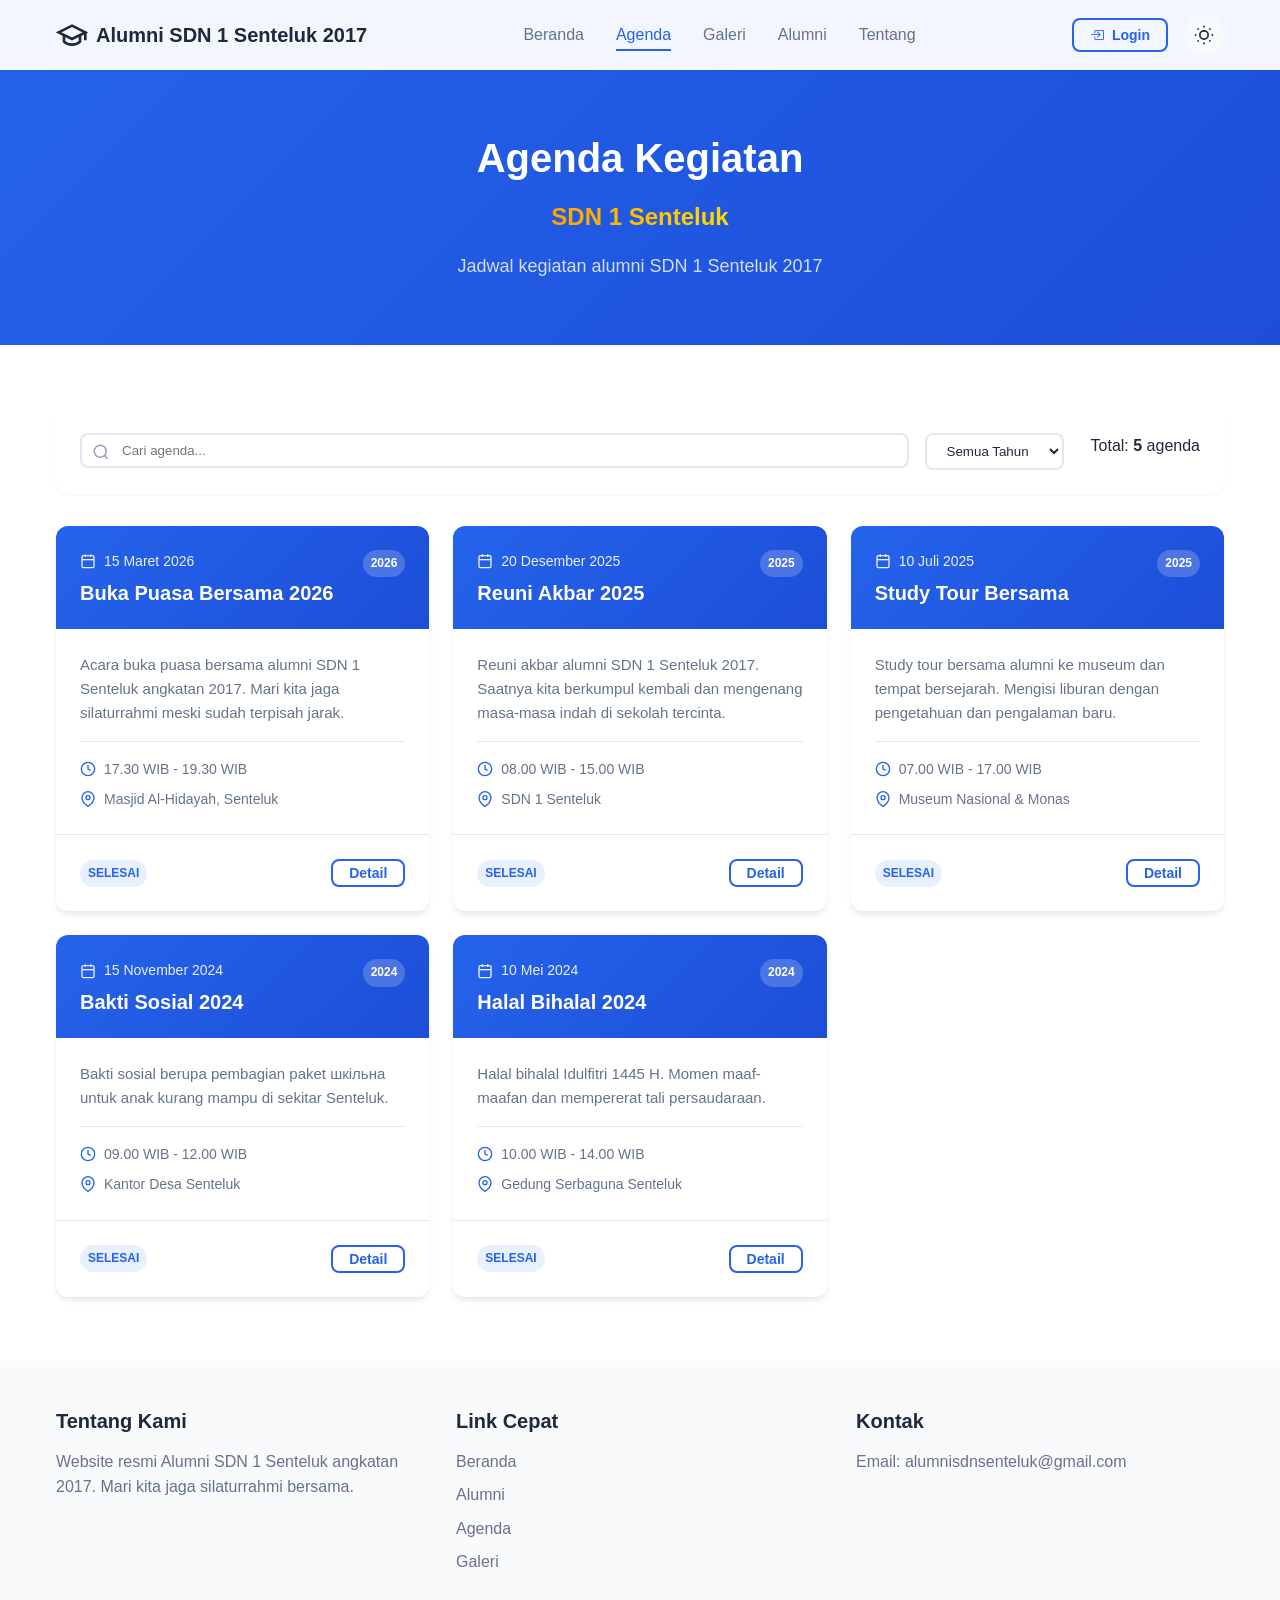
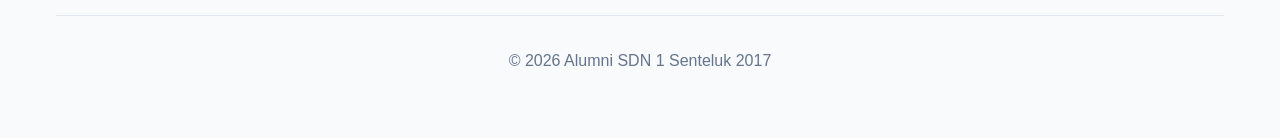
==== agenda.html @ 7ad6c9f4 "Add files via upload" ====
<!DOCTYPE html>
<html lang="id" data-theme="light">
<head>
  <meta charset="UTF-8">
  <meta name="viewport" content="width=device-width, initial-scale=1.0">
  <title>Agenda - Alumni SDN 1 Senteluk 2017</title>
  
  <link rel="icon" type="image/png" href="assets/img/logo/logo.png">
  
  <!-- Bootstrap Icons -->
  <link rel="stylesheet" href="https://cdn.jsdelivr.net/npm/bootstrap-icons@1.11.3/font/bootstrap-icons.min.css">
  
  <link rel="stylesheet" href="assets/css/style.css">
  <link rel="stylesheet" href="assets/css/navbar.css">
  <link rel="stylesheet" href="assets/css/cards.css">
</head>
<body>
  <!-- Navbar -->
  <nav class="navbar">
    <div class="navbar-container">
      <a href="index.html" class="navbar-logo">
        <svg width="32" height="32" viewBox="0 0 24 24" fill="none" stroke="currentColor" stroke-width="2">
          <path d="M22 10v6M2 10l10-5 10 5-10 5z"></path>
          <path d="M6 12v5c3 3 9 3 12 0v-5"></path>
        </svg>
        <span>Alumni SDN 1 Senteluk 2017</span>
      </a>
      
      <ul class="navbar-menu">
        <li><a href="index.html" class="navbar-link">Beranda</a></li>
        <li><a href="agenda.html" class="navbar-link active">Agenda</a></li>
        <li><a href="galeri.html" class="navbar-link">Galeri</a></li>
        <li><a href="alumni.html" class="navbar-link">Alumni</a></li>
        <li><a href="index.html#tentang" class="navbar-link">Tentang</a></li>
      </ul>
      
      <div class="navbar-actions">
        <a href="admin/login.html" class="btn btn-outline btn-sm" title="Login Admin">
          <i class="bi bi-box-arrow-in-right"></i>
          <span>Login</span>
        </a>
        <button class="theme-toggle" title="Toggle Dark Mode">
          <svg viewBox="0 0 24 24" fill="none" stroke="currentColor" stroke-width="2">
            <circle cx="12" cy="12" r="5"></circle>
            <line x1="12" y1="1" x2="12" y2="3"></line>
            <line x1="12" y1="21" x2="12" y2="23"></line>
            <line x1="4.22" y1="4.22" x2="5.64" y2="5.64"></line>
            <line x1="18.36" y1="18.36" x2="19.78" y2="19.78"></line>
            <line x1="1" y1="12" x2="3" y2="12"></line>
            <line x1="21" y1="12" x2="23" y2="12"></line>
            <line x1="4.22" y1="19.78" x2="5.64" y2="18.36"></line>
            <line x1="18.36" y1="5.64" x2="19.78" y2="4.22"></line>
          </svg>
        </button>
        
        <button class="navbar-toggle">
          <span></span>
          <span></span>
          <span></span>
        </button>
      </div>
    </div>
  </nav>

  <!-- Page Header -->
  <header class="page-header">
    <div class="container">
      <h1>Agenda Kegiatan</h1>
      <p class="rainbow-text" style="font-size: 1.5rem; margin-top: 1rem;">SDN 1 Senteluk</p>
      <p>Jadwal kegiatan alumni SDN 1 Senteluk 2017</p>
    </div>
  </header>

  <!-- Agenda Content -->
  <section class="section">
    <div class="container">
      <!-- Filter & Search -->
      <div class="filter-bar">
        <div class="search-box">
          <svg viewBox="0 0 24 24" fill="none" stroke="currentColor" stroke-width="2">
            <circle cx="11" cy="11" r="8"></circle>
            <path d="m21 21-4.35-4.35"></path>
          </svg>
          <input type="text" id="agenda-search" placeholder="Cari agenda...">
        </div>
        <div class="filter-select">
          <select id="agenda-year-filter">
            <option value="all">Semua Tahun</option>
          </select>
        </div>
        <div class="filter-info">
          <span>Total: <strong id="agenda-count">0</strong> agenda</span>
        </div>
      </div>

      <!-- Agenda Grid -->
      <div class="agenda-grid" id="agenda-grid">
        <!-- Agenda cards will be loaded here -->
      </div>
    </div>
  </section>

  <!-- Agenda Detail Modal -->
  <div class="modal" id="agenda-detail-modal">
    <div class="modal-content">
      <div class="modal-header">
        <h3>Detail Agenda</h3>
        <button class="modal-close">&times;</button>
      </div>
      <div class="modal-body">
        <!-- Content will be loaded here -->
      </div>
    </div>
  </div>

  <!-- Footer -->
  <footer class="footer">
    <div class="container">
      <div class="footer-content">
        <div class="footer-section">
          <h4>Tentang Kami</h4>
          <p>Website resmi Alumni SDN 1 Senteluk angkatan 2017. Mari kita jaga silaturrahmi bersama.</p>
        </div>
        <div class="footer-section">
          <h4>Link Cepat</h4>
          <a href="index.html">Beranda</a>
          <a href="alumni.html">Alumni</a>
          <a href="agenda.html">Agenda</a>
          <a href="galeri.html">Galeri</a>
        </div>
        <div class="footer-section">
          <h4>Kontak</h4>
          <p>Email: <span id="footer-email">alumnisdnsenteluk@gmail.com</span></p>
        </div>
      </div>
      <div class="footer-bottom">
        <p>&copy; 2026 Alumni SDN 1 Senteluk 2017</p>
      </div>
    </div>
  </footer>

  <!-- Scripts -->
  <script src="assets/js/main.js"></script>
  <script src="assets/js/agenda.js"></script>
</body>
</html>
---- assets/css/style.css ----
/* ========================================
   Alumni SDN 1 Senteluk 2017 - Main Styles
   ======================================== */

/* CSS Variables - Light Mode (Default) */
:root {
  /* Colors */
  --primary-color: #2563eb;
  --primary-dark: #1d4ed8;
  --primary-light: #3b82f6;
  --secondary-color: #10b981;
  --accent-color: #f59e0b;
  
  /* Background */
  --bg-primary: #ffffff;
  --bg-secondary: #f8fafc;
  --bg-card: #ffffff;
  --bg-navbar: rgba(255, 255, 255, 0.95);
  
  /* Text */
  --text-primary: #1e293b;
  --text-secondary: #64748b;
  --text-light: #94a3b8;
  --text-inverse: #ffffff;
  
  /* Border */
  --border-color: #e2e8f0;
  --border-light: #f1f5f9;
  
  /* Shadows */
  --shadow-sm: 0 1px 2px rgba(0, 0, 0, 0.05);
  --shadow-md: 0 4px 6px -1px rgba(0, 0, 0, 0.1);
  --shadow-lg: 0 10px 15px -3px rgba(0, 0, 0, 0.1);
  --shadow-xl: 0 20px 25px -5px rgba(0, 0, 0, 0.1);
  
  /* Spacing */
  --spacing-xs: 0.25rem;
  --spacing-sm: 0.5rem;
  --spacing-md: 1rem;
  --spacing-lg: 1.5rem;
  --spacing-xl: 2rem;
  --spacing-2xl: 3rem;
  --spacing-3xl: 4rem;
  
  /* Border Radius */
  --radius-sm: 0.375rem;
  --radius-md: 0.5rem;
  --radius-lg: 0.75rem;
  --radius-xl: 1rem;
  --radius-2xl: 1.5rem;
  --radius-full: 9999px;
  
  /* Transitions */
  --transition-fast: 150ms ease;
  --transition-normal: 250ms ease;
  --transition-slow: 350ms ease;
  
  /* Container */
  --container-max: 1200px;
  --container-padding: 1rem;
  
  /* Navbar */
  --navbar-height: 70px;
}

/* Dark Mode */
[data-theme="dark"] {
  --bg-primary: #0f172a;
  --bg-secondary: #1e293b;
  --bg-card: #1e293b;
  --bg-navbar: rgba(15, 23, 42, 0.95);
  
  --text-primary: #f1f5f9;
  --text-secondary: #94a3b8;
  --text-light: #64748b;
  
  --border-color: #334155;
  --border-light: #1e293b;
  
  --shadow-sm: 0 1px 2px rgba(0, 0, 0, 0.3);
  --shadow-md: 0 4px 6px -1px rgba(0, 0, 0, 0.4);
  --shadow-lg: 0 10px 15px -3px rgba(0, 0, 0, 0.4);
  --shadow-xl: 0 20px 25px -5px rgba(0, 0, 0, 0.4);
}

/* ========================================
   Reset & Base Styles
   ======================================== */
*, *::before, *::after {
  box-sizing: border-box;
  margin: 0;
  padding: 0;
}

html {
  scroll-behavior: smooth;
  font-size: 16px;
}

body {
  font-family: 'Segoe UI', -apple-system, BlinkMacSystemFont, 'Roboto', 'Oxygen', 'Ubuntu', sans-serif;
  line-height: 1.6;
  color: var(--text-primary);
  background-color: var(--bg-primary);
  transition: background-color var(--transition-normal), color var(--transition-normal);
  min-height: 100vh;
}

/* ========================================
   Typography
   ======================================== */
h1, h2, h3, h4, h5, h6 {
  font-weight: 700;
  line-height: 1.2;
  color: var(--text-primary);
  margin-bottom: var(--spacing-md);
}

h1 { font-size: 2.5rem; }
h2 { font-size: 2rem; }
h3 { font-size: 1.5rem; }
h4 { font-size: 1.25rem; }
h5 { font-size: 1.125rem; }
h6 { font-size: 1rem; }

p {
  margin-bottom: var(--spacing-md);
  color: var(--text-secondary);
}

a {
  color: var(--primary-color);
  text-decoration: none;
  transition: color var(--transition-fast);
}

a:hover {
  color: var(--primary-dark);
}

.text-center { text-align: center; }
.text-left { text-align: left; }
.text-right { text-align: right; }

/* ========================================
   Layout
   ======================================== */
.container {
  max-width: var(--container-max);
  margin: 0 auto;
  padding: 0 var(--container-padding);
}

.section {
  padding: var(--spacing-3xl) 0;
}

.section-title {
  text-align: center;
  margin-bottom: var(--spacing-2xl);
  position: relative;
}

.section-title::after {
  content: '';
  display: block;
  width: 60px;
  height: 4px;
  background: var(--primary-color);
  margin: var(--spacing-md) auto 0;
  border-radius: var(--radius-full);
}

/* Grid System */
.grid {
  display: grid;
  gap: var(--spacing-lg);
}

.grid-2 { grid-template-columns: repeat(2, 1fr); }
.grid-3 { grid-template-columns: repeat(3, 1fr); }
.grid-4 { grid-template-columns: repeat(4, 1fr); }

@media (max-width: 1024px) {
  .grid-4 { grid-template-columns: repeat(3, 1fr); }
}

@media (max-width: 768px) {
  .grid-2, .grid-3, .grid-4 { grid-template-columns: repeat(2, 1fr); }
  h1 { font-size: 2rem; }
  h2 { font-size: 1.75rem; }
}

@media (max-width: 480px) {
  .grid-2, .grid-3, .grid-4 { grid-template-columns: 1fr; }
  h1 { font-size: 1.75rem; }
  h2 { font-size: 1.5rem; }
  .section { padding: var(--spacing-2xl) 0; }
}

/* Flexbox Utilities */
.flex { display: flex; }
.flex-col { flex-direction: column; }
.items-center { align-items: center; }
.justify-center { justify-content: center; }
.justify-between { justify-content: space-between; }
.gap-sm { gap: var(--spacing-sm); }
.gap-md { gap: var(--spacing-md); }
.gap-lg { gap: var(--spacing-lg); }
.flex-wrap { flex-wrap: wrap; }

/* ========================================
   Buttons
   ======================================== */
.btn {
  display: inline-flex;
  align-items: center;
  justify-content: center;
  gap: var(--spacing-sm);
  padding: var(--spacing-sm) var(--spacing-lg);
  font-size: 1rem;
  font-weight: 600;
  border: none;
  border-radius: var(--radius-md);
  cursor: pointer;
  transition: all var(--transition-fast);
  text-decoration: none;
}

.btn-primary {
  background: var(--primary-color);
  color: var(--text-inverse);
}

.btn-primary:hover {
  background: var(--primary-dark);
  color: var(--text-inverse);
  transform: translateY(-2px);
  box-shadow: var(--shadow-md);
}

.btn-secondary {
  background: var(--secondary-color);
  color: var(--text-inverse);
}

.btn-secondary:hover {
  background: #059669;
  transform: translateY(-2px);
}

.btn-outline {
  background: transparent;
  border: 2px solid var(--primary-color);
  color: var(--primary-color);
}

.btn-outline:hover {
  background: var(--primary-color);
  color: var(--text-inverse);
}

.btn-sm {
  padding: var(--spacing-xs) var(--spacing-md);
  font-size: 0.875rem;
}

.btn-lg {
  padding: var(--spacing-md) var(--spacing-xl);
  font-size: 1.125rem;
}

/* ========================================
   Forms
   ======================================== */
.form-group {
  margin-bottom: var(--spacing-lg);
}

.form-label {
  display: block;
  margin-bottom: var(--spacing-sm);
  font-weight: 600;
  color: var(--text-primary);
}

.form-input,
.form-select,
.form-textarea {
  width: 100%;
  padding: var(--spacing-sm) var(--spacing-md);
  font-size: 1rem;
  border: 2px solid var(--border-color);
  border-radius: var(--radius-md);
  background: var(--bg-primary);
  color: var(--text-primary);
  transition: border-color var(--transition-fast), box-shadow var(--transition-fast);
}

.form-input:focus,
.form-select:focus,
.form-textarea:focus {
  outline: none;
  border-color: var(--primary-color);
  box-shadow: 0 0 0 3px rgba(37, 99, 235, 0.1);
}

.form-textarea {
  min-height: 120px;
  resize: vertical;
}

/* ========================================
   Cards
   ======================================== */
.card {
  background: var(--bg-card);
  border-radius: var(--radius-lg);
  box-shadow: var(--shadow-md);
  overflow: hidden;
  transition: transform var(--transition-normal), box-shadow var(--transition-normal);
}

.card:hover {
  transform: translateY(-5px);
  box-shadow: var(--shadow-xl);
}

.card-body {
  padding: var(--spacing-lg);
}

.card-title {
  margin-bottom: var(--spacing-sm);
}

.card-text {
  color: var(--text-secondary);
  margin-bottom: 0;
}

/* ========================================
   Badges
   ======================================== */
.badge {
  display: inline-flex;
  align-items: center;
  padding: var(--spacing-xs) var(--spacing-sm);
  font-size: 0.75rem;
  font-weight: 600;
  border-radius: var(--radius-full);
  text-transform: uppercase;
}

.badge-primary {
  background: rgba(37, 99, 235, 0.1);
  color: var(--primary-color);
}

.badge-success {
  background: rgba(16, 185, 129, 0.1);
  color: var(--secondary-color);
}

.badge-warning {
  background: rgba(245, 158, 11, 0.1);
  color: var(--accent-color);
}

/* ========================================
   Utilities
   ======================================== */
.mt-1 { margin-top: var(--spacing-sm); }
.mt-2 { margin-top: var(--spacing-md); }
.mt-3 { margin-top: var(--spacing-lg); }
.mt-4 { margin-top: var(--spacing-xl); }

.mb-1 { margin-bottom: var(--spacing-sm); }
.mb-2 { margin-bottom: var(--spacing-md); }
.mb-3 { margin-bottom: var(--spacing-lg); }
.mb-4 { margin-bottom: var(--spacing-xl); }

.py-1 { padding-top: var(--spacing-sm); padding-bottom: var(--spacing-sm); }
.py-2 { padding-top: var(--spacing-md); padding-bottom: var(--spacing-md); }
.py-3 { padding-top: var(--spacing-lg); padding-bottom: var(--spacing-lg); }

.hidden { display: none; }
.visible { display: block; }

/* Loading Spinner */
.spinner {
  width: 40px;
  height: 40px;
  border: 4px solid var(--border-color);
  border-top-color: var(--primary-color);
  border-radius: 50%;
  animation: spin 1s linear infinite;
}

@keyframes spin {
  to { transform: rotate(360deg); }
}

/* Toast Notification */
.toast {
  position: fixed;
  bottom: 20px;
  right: 20px;
  padding: var(--spacing-md) var(--spacing-lg);
  background: var(--bg-card);
  border-radius: var(--radius-md);
  box-shadow: var(--shadow-lg);
  z-index: 1000;
  transform: translateX(calc(100% + 20px));
  transition: transform var(--transition-normal);
}

.toast.show {
  transform: translateX(0);
}

.toast.success {
  border-left: 4px solid var(--secondary-color);
}

.toast.error {
  border-left: 4px solid #ef4444;
}

/* Empty State */
.empty-state {
  text-align: center;
  padding: var(--spacing-3xl);
  color: var(--text-light);
}

.empty-state svg {
  width: 80px;
  height: 80px;
  margin-bottom: var(--spacing-lg);
  opacity: 0.5;
}

/* Modal */
.modal {
  display: none;
  position: fixed;
  top: 0;
  left: 0;
  width: 100%;
  height: 100%;
  background: rgba(0, 0, 0, 0.5);
  z-index: 1000;
  align-items: center;
  justify-content: center;
}

.modal.show {
  display: flex;
}

.modal-content {
  background: var(--bg-card);
  border-radius: var(--radius-lg);
  max-width: 500px;
  width: 90%;
  max-height: 90vh;
  overflow-y: auto;
  animation: modalSlideIn 0.3s ease;
}

@keyframes modalSlideIn {
  from {
    opacity: 0;
    transform: translateY(-20px);
  }
  to {
    opacity: 1;
    transform: translateY(0);
  }
}

.modal-header {
  padding: var(--spacing-lg);
  border-bottom: 1px solid var(--border-color);
  display: flex;
  justify-content: space-between;
  align-items: center;
}

.modal-body {
  padding: var(--spacing-lg);
}

.modal-footer {
  padding: var(--spacing-lg);
  border-top: 1px solid var(--border-color);
  display: flex;
  justify-content: flex-end;
  gap: var(--spacing-md);
}

/* ========================================
   Footer
   ======================================== */
.footer {
  background: var(--bg-secondary);
  padding: var(--spacing-2xl) 0;
  margin-top: auto;
}

.footer-content {
  display: grid;
  grid-template-columns: repeat(auto-fit, minmax(250px, 1fr));
  gap: var(--spacing-xl);
}

.footer-section h4 {
  margin-bottom: var(--spacing-md);
}

.footer-section p,
.footer-section a {
  color: var(--text-secondary);
  margin-bottom: var(--spacing-sm);
  display: block;
}

.footer-section a:hover {
  color: var(--primary-color);
}

.footer-bottom {
  text-align: center;
  padding-top: var(--spacing-xl);
  margin-top: var(--spacing-xl);
  border-top: 1px solid var(--border-color);
  color: var(--text-light);
}

/* ========================================
   Page Header
   ======================================== */
.page-header {
  background: linear-gradient(135deg, var(--primary-color), var(--primary-dark));
  padding: calc(var(--navbar-height) + var(--spacing-3xl)) 0 var(--spacing-2xl);
  color: var(--text-inverse);
  text-align: center;
}

.page-header h1 {
  color: var(--text-inverse);
  margin-bottom: var(--spacing-sm);
}

.page-header p {
  color: rgba(255, 255, 255, 0.8);
  font-size: 1.125rem;
}

/* ========================================
   Animations
   ======================================== */
.fade-in {
  animation: fadeIn 0.5s ease;
}

@keyframes fadeIn {
  from { opacity: 0; }
  to { opacity: 1; }
}

.slide-up {
  animation: slideUp 0.5s ease;
}

@keyframes slideUp {
  from {
    opacity: 0;
    transform: translateY(20px);
  }
  to {
    opacity: 1;
    transform: translateY(0);
  }
}

/* Stagger Animation */
.stagger-1 { animation-delay: 0.1s; }
.stagger-2 { animation-delay: 0.2s; }
.stagger-3 { animation-delay: 0.3s; }
.stagger-4 { animation-delay: 0.4s; }
.stagger-5 { animation-delay: 0.5s; }

/* ========================================
   Lightbox
   ======================================== */
.lightbox {
  display: none;
  position: fixed;
  top: 0;
  left: 0;
  width: 100%;
  height: 100%;
  background: rgba(0, 0, 0, 0.95);
  z-index: 2000;
  align-items: center;
  justify-content: center;
  opacity: 0;
  transition: opacity var(--transition-normal);
}

.lightbox.show {
  display: flex;
  opacity: 1;
}

.lightbox-close {
  position: absolute;
  top: 20px;
  right: 20px;
  width: 50px;
  height: 50px;
  display: flex;
  align-items: center;
  justify-content: center;
  background: rgba(255, 255, 255, 0.1);
  border: none;
  border-radius: 50%;
  color: white;
  font-size: 2rem;
  cursor: pointer;
  transition: all var(--transition-fast);
  z-index: 2001;
}

.lightbox-close:hover {
  background: rgba(255, 255, 255, 0.2);
  transform: rotate(90deg);
}

.lightbox-image {
  max-width: 90%;
  max-height: 80vh;
  object-fit: contain;
  border-radius: var(--radius-md);
  box-shadow: 0 0 50px rgba(0, 0, 0, 0.5);
}

.lightbox-caption {
  position: absolute;
  bottom: 40px;
  left: 50%;
  transform: translateX(-50%);
  text-align: center;
  color: white;
  max-width: 80%;
}

.lightbox-title {
  font-size: 1.5rem;
  font-weight: 700;
  margin-bottom: var(--spacing-sm);
  color: white;
}

.lightbox-description {
  font-size: 1rem;
  color: rgba(255, 255, 255, 0.8);
  margin-bottom: var(--spacing-xs);
}

.lightbox-date {
  font-size: 0.875rem;
  color: rgba(255, 255, 255, 0.6);
}

/* Lightbox Navigation */
.lightbox-prev,
.lightbox-next {
  position: absolute;
  top: 50%;
  transform: translateY(-50%);
  width: 50px;
  height: 50px;
  display: flex;
  align-items: center;
  justify-content: center;
  background: rgba(255, 255, 255, 0.1);
  border: none;
  border-radius: 50%;
  color: white;
  font-size: 1.5rem;
  cursor: pointer;
  transition: all var(--transition-fast);
}

.lightbox-prev {
  left: 20px;
}

.lightbox-next {
  right: 20px;
}

.lightbox-prev:hover,
.lightbox-next:hover {
  background: var(--primary-color);
}

/* Lightbox Download Button */
.lightbox-download {
  position: absolute;
  top: 20px;
  right: 80px;
  width: 50px;
  height: 50px;
  display: flex;
  align-items: center;
  justify-content: center;
  background: rgba(255, 255, 255, 0.1);
  border: none;
  border-radius: 50%;
  color: white;
  cursor: pointer;
  transition: all var(--transition-fast);
  z-index: 2001;
}

.lightbox-download:hover {
  background: var(--primary-color);
  transform: scale(1.1);
}

.lightbox-download svg {
  width: 24px;
  height: 24px;
}

/* ========================================
   Responsive Lightbox
   ======================================== */
@media (max-width: 768px) {
  .lightbox-image {
    max-width: 95%;
    max-height: 70vh;
  }
  
  .lightbox-caption {
    bottom: 20px;
    max-width: 90%;
  }
  
  .lightbox-title {
    font-size: 1.25rem;
  }
  
  .lightbox-close {
    top: 10px;
    right: 10px;
    width: 40px;
    height: 40px;
    font-size: 1.5rem;
  }
  
  .lightbox-prev,
  .lightbox-next {
    width: 40px;
    height: 40px;
  }
  
  .lightbox-prev {
    left: 10px;
  }
  
  .lightbox-next {
    right: 10px;
  }
}

/* ========================================
   Rainbow Text Animation
   ======================================== */
.rainbow-text {
  font-size: 4rem;
  font-weight: bold;
  background: linear-gradient(
    to right,
    #ff0000,
    #ff7f00,
    #ffff00,
    #00ff00,
    #0000ff,
    #4b0082,
    #9400d3
  );
  background-size: 200% auto;
  -webkit-background-clip: text;
  background-clip: text;
  -webkit-text-fill-color: transparent;
  animation: rainbow 3s linear infinite;
  text-align: center;
}

@keyframes rainbow {
  0% {
    background-position: 0% center;
  }
  100% {
    background-position: 200% center;
  }
}

@media (max-width: 768px) {
  .rainbow-text {
    font-size: 2.5rem;
  }
}
---- assets/css/navbar.css ----
/* ========================================
   Navbar Styles
   ======================================== */

.navbar {
  position: fixed;
  top: 0;
  left: 0;
  right: 0;
  height: var(--navbar-height);
  background: var(--bg-navbar);
  backdrop-filter: blur(10px);
  z-index: 100;
  transition: all var(--transition-normal);
  box-shadow: var(--shadow-sm);
}

.navbar.scrolled {
  box-shadow: var(--shadow-md);
}

.navbar-container {
  max-width: var(--container-max);
  margin: 0 auto;
  padding: 0 var(--container-padding);
  height: 100%;
  display: flex;
  align-items: center;
  justify-content: space-between;
}

/* Logo */
.navbar-logo {
  display: flex;
  align-items: center;
  gap: var(--spacing-sm);
  font-size: 1.25rem;
  font-weight: 700;
  color: var(--text-primary);
  text-decoration: none;
}

.navbar-logo img {
  height: 40px;
  width: auto;
}

.navbar-logo:hover {
  color: var(--primary-color);
}

/* Navigation Links */
.navbar-menu {
  display: flex;
  align-items: center;
  gap: var(--spacing-xl);
  list-style: none;
}

.navbar-link {
  position: relative;
  color: var(--text-secondary);
  font-weight: 500;
  padding: var(--spacing-sm) 0;
  transition: color var(--transition-fast);
  text-decoration: none;
}

.navbar-link::after {
  content: '';
  position: absolute;
  bottom: 0;
  left: 0;
  width: 0;
  height: 2px;
  background: var(--primary-color);
  transition: width var(--transition-fast);
}

.navbar-link:hover,
.navbar-link.active {
  color: var(--primary-color);
}

.navbar-link:hover::after,
.navbar-link.active::after {
  width: 100%;
}

/* Navbar Actions */
.navbar-actions {
  display: flex;
  align-items: center;
  gap: var(--spacing-md);
}

/* Theme Toggle */
.theme-toggle {
  display: flex;
  align-items: center;
  justify-content: center;
  width: 40px;
  height: 40px;
  border: none;
  background: var(--bg-secondary);
  border-radius: var(--radius-full);
  cursor: pointer;
  transition: all var(--transition-fast);
}

.theme-toggle:hover {
  background: var(--primary-color);
  color: var(--text-inverse);
}

.theme-toggle svg {
  width: 20px;
  height: 20px;
  color: var(--text-primary);
  transition: color var(--transition-fast);
}

.theme-toggle:hover svg {
  color: var(--text-inverse);
}

/* Mobile Menu Button */
.navbar-toggle {
  display: none;
  flex-direction: column;
  gap: 5px;
  padding: var(--spacing-sm);
  background: none;
  border: none;
  cursor: pointer;
}

.navbar-toggle span {
  display: block;
  width: 25px;
  height: 2px;
  background: var(--text-primary);
  transition: all var(--transition-fast);
}

.navbar-toggle.active span:nth-child(1) {
  transform: rotate(45deg) translate(5px, 5px);
}

.navbar-toggle.active span:nth-child(2) {
  opacity: 0;
}

.navbar-toggle.active span:nth-child(3) {
  transform: rotate(-45deg) translate(5px, -5px);
}

/* ========================================
   Responsive Navbar
   ======================================== */
@media (max-width: 768px) {
  .navbar-toggle {
    display: flex;
  }

  .navbar-menu {
    position: fixed;
    top: var(--navbar-height);
    left: 0;
    right: 0;
    background: var(--bg-navbar);
    flex-direction: column;
    padding: var(--spacing-lg);
    gap: var(--spacing-md);
    box-shadow: var(--shadow-lg);
    transform: translateY(-100%);
    opacity: 0;
    visibility: hidden;
    transition: all var(--transition-normal);
  }

  .navbar-menu.active {
    transform: translateY(0);
    opacity: 1;
    visibility: visible;
  }

  .navbar-link {
    padding: var(--spacing-sm) 0;
    width: 100%;
    text-align: center;
  }
}

/* ========================================
   Hero Section
   ======================================== */
.hero {
  position: relative;
  min-height: 100vh;
  display: flex;
  align-items: center;
  padding-top: var(--navbar-height);
  overflow: hidden;
}

.hero-background {
  position: absolute;
  top: 0;
  left: 0;
  right: 0;
  bottom: 0;
  background: linear-gradient(135deg, var(--primary-color) 0%, var(--primary-dark) 100%);
  z-index: -2;
}

.hero-pattern {
  position: absolute;
  top: 0;
  left: 0;
  right: 0;
  bottom: 0;
  background-image: url("data:image/svg+xml,%3Csvg width='60' height='60' viewBox='0 0 60 60' xmlns='http://www.w3.org/2000/svg'%3E%3Cg fill='none' fill-rule='evenodd'%3E%3Cg fill='%23ffffff' fill-opacity='0.05'%3E%3Cpath d='M36 34v-4h-2v4h-4v2h4v4h2v-4h4v-2h-4zm0-30V0h-2v4h-4v2h4v4h2V6h4V4h-4zM6 34v-4H4v4H0v2h4v4h2v-4h4v-2H6zM6 4V0H4v4H0v2h4v4h2V6h4V4H6z'/%3E%3C/g%3E%3C/g%3E%3C/svg%3E");
  z-index: -1;
}

.hero-content {
  max-width: var(--container-max);
  margin: 0 auto;
  padding: 0 var(--container-padding);
  display: grid;
  grid-template-columns: 1fr 1fr;
  gap: var(--spacing-3xl);
  align-items: center;
}

.hero-text h1 {
  font-size: 3.5rem;
  color: var(--text-inverse);
  margin-bottom: var(--spacing-lg);
  line-height: 1.1;
}

.hero-text p {
  font-size: 1.25rem;
  color: rgba(255, 255, 255, 0.9);
  margin-bottom: var(--spacing-xl);
}

.hero-buttons {
  display: flex;
  gap: var(--spacing-md);
  flex-wrap: wrap;
}

.hero-buttons .btn {
  padding: var(--spacing-md) var(--spacing-xl);
}

.hero-buttons .btn-primary {
  background: var(--text-inverse);
  color: var(--primary-color);
}

.hero-buttons .btn-primary:hover {
  background: var(--bg-secondary);
  color: var(--primary-dark);
}

.hero-buttons .btn-outline {
  border-color: var(--text-inverse);
  color: var(--text-inverse);
}

.hero-buttons .btn-outline:hover {
  background: var(--text-inverse);
  color: var(--primary-color);
}

.hero-image {
  position: relative;
}

.hero-image img {
  width: 100%;
  border-radius: var(--radius-2xl);
  box-shadow: var(--shadow-xl);
}

.hero-stats {
  display: grid;
  grid-template-columns: repeat(3, 1fr);
  gap: var(--spacing-lg);
  margin-top: var(--spacing-2xl);
  padding-top: var(--spacing-xl);
  border-top: 1px solid rgba(255, 255, 255, 0.2);
}

.hero-stat {
  text-align: center;
}

.hero-stat-number {
  font-size: 2.5rem;
  font-weight: 700;
  color: var(--text-inverse);
}

.hero-stat-label {
  color: rgba(255, 255, 255, 0.8);
  font-size: 0.875rem;
}

/* ========================================
   Responsive Hero
   ======================================== */
@media (max-width: 1024px) {
  .hero-content {
    grid-template-columns: 1fr;
    text-align: center;
  }

  .hero-text h1 {
    font-size: 2.5rem;
  }

  .hero-buttons {
    justify-content: center;
  }

  .hero-stats {
    justify-content: center;
  }

  .hero-image {
    max-width: 500px;
    margin: 0 auto;
  }
}

@media (max-width: 768px) {
  .hero-text h1 {
    font-size: 2rem;
  }

  .hero-text p {
    font-size: 1rem;
  }

  .hero-stat-number {
    font-size: 2rem;
  }
}

/* ========================================
   Features Section
   ======================================== */
.features {
  padding: var(--spacing-3xl) 0;
  background: var(--bg-secondary);
}

.features-grid {
  display: grid;
  grid-template-columns: repeat(auto-fit, minmax(280px, 1fr));
  gap: var(--spacing-xl);
}

.feature-card {
  background: var(--bg-card);
  padding: var(--spacing-xl);
  border-radius: var(--radius-lg);
  text-align: center;
  box-shadow: var(--shadow-md);
  transition: all var(--transition-normal);
}

.feature-card:hover {
  transform: translateY(-10px);
  box-shadow: var(--shadow-xl);
}

.feature-icon {
  width: 70px;
  height: 70px;
  display: flex;
  align-items: center;
  justify-content: center;
  margin: 0 auto var(--spacing-lg);
  background: linear-gradient(135deg, var(--primary-color), var(--primary-light));
  border-radius: var(--radius-full);
}

.feature-icon svg {
  width: 32px;
  height: 32px;
  color: var(--text-inverse);
}

.feature-card h3 {
  margin-bottom: var(--spacing-sm);
}

.feature-card p {
  margin-bottom: 0;
}
---- assets/css/cards.css ----
/* ========================================
   Card Styles
   ======================================== */

/* ========================================
   Alumni Card
   ======================================== */
.alumni-grid {
  display: grid;
  grid-template-columns: repeat(4, 1fr);
  gap: var(--spacing-lg);
}

@media (max-width: 1024px) {
  .alumni-grid {
    grid-template-columns: repeat(3, 1fr);
  }
}

@media (max-width: 768px) {
  .alumni-grid {
    grid-template-columns: repeat(2, 1fr);
  }
}

@media (max-width: 480px) {
  .alumni-grid {
    grid-template-columns: 1fr;
  }
}

.alumni-card {
  background: var(--bg-card);
  border-radius: var(--radius-lg);
  overflow: hidden;
  box-shadow: var(--shadow-md);
  transition: all var(--transition-normal);
}

.alumni-card:hover {
  transform: translateY(-8px);
  box-shadow: var(--shadow-xl);
}

.alumni-card-image {
  position: relative;
  width: 100%;
  padding-top: 100%;
  overflow: hidden;
  background: var(--bg-secondary);
}

.alumni-card-image img {
  position: absolute;
  top: 0;
  left: 0;
  width: 100%;
  height: 100%;
  object-fit: cover;
  transition: transform var(--transition-normal);
}

.alumni-card:hover .alumni-card-image img {
  transform: scale(1.1);
}

.alumni-card-image .default-avatar {
  position: absolute;
  top: 0;
  left: 0;
  width: 100%;
  height: 100%;
  display: flex;
  align-items: center;
  justify-content: center;
  background: linear-gradient(135deg, var(--primary-color), var(--primary-light));
}

.alumni-card-image .default-avatar svg {
  width: 50%;
  height: 50%;
  color: var(--text-inverse);
  opacity: 0.8;
}

.alumni-card-body {
  padding: var(--spacing-lg);
  text-align: center;
}

.alumni-card-name {
  font-size: 1.125rem;
  font-weight: 700;
  margin-bottom: var(--spacing-xs);
  color: var(--text-primary);
}

.alumni-card-job {
  color: var(--text-secondary);
  font-size: 0.875rem;
  margin-bottom: var(--spacing-md);
}

.alumni-card-actions {
  display: flex;
  gap: var(--spacing-sm);
  justify-content: center;
}

.alumni-card-actions .btn {
  padding: var(--spacing-xs) var(--spacing-sm);
  font-size: 0.75rem;
}

/* ========================================
   Agenda Card
   ======================================== */
.agenda-grid {
  display: grid;
  grid-template-columns: repeat(auto-fill, minmax(320px, 1fr));
  gap: var(--spacing-lg);
}

.agenda-card {
  background: var(--bg-card);
  border-radius: var(--radius-lg);
  overflow: hidden;
  box-shadow: var(--shadow-md);
  transition: all var(--transition-normal);
  display: flex;
  flex-direction: column;
}

.agenda-card:hover {
  transform: translateY(-8px);
  box-shadow: var(--shadow-xl);
}

.agenda-card-header {
  position: relative;
  padding: var(--spacing-lg);
  background: linear-gradient(135deg, var(--primary-color), var(--primary-dark));
  color: var(--text-inverse);
}

.agenda-card-date {
  display: inline-flex;
  align-items: center;
  gap: var(--spacing-sm);
  font-size: 0.875rem;
  opacity: 0.9;
  margin-bottom: var(--spacing-sm);
}

.agenda-card-date svg {
  width: 16px;
  height: 16px;
}

.agenda-card-title {
  font-size: 1.25rem;
  font-weight: 700;
  margin-bottom: 0;
  color: var(--text-inverse);
}

.agenda-card-badge {
  position: absolute;
  top: var(--spacing-lg);
  right: var(--spacing-lg);
  background: rgba(255, 255, 255, 0.2);
  padding: var(--spacing-xs) var(--spacing-sm);
  border-radius: var(--radius-full);
  font-size: 0.75rem;
  font-weight: 600;
}

.agenda-card-body {
  padding: var(--spacing-lg);
  flex: 1;
}

.agenda-card-description {
  color: var(--text-secondary);
  margin-bottom: var(--spacing-md);
  font-size: 0.9375rem;
  line-height: 1.6;
}

.agenda-card-info {
  display: flex;
  flex-direction: column;
  gap: var(--spacing-sm);
  padding-top: var(--spacing-md);
  border-top: 1px solid var(--border-color);
}

.agenda-card-info-item {
  display: flex;
  align-items: center;
  gap: var(--spacing-sm);
  color: var(--text-secondary);
  font-size: 0.875rem;
}

.agenda-card-info-item svg {
  width: 16px;
  height: 16px;
  color: var(--primary-color);
}

.agenda-card-footer {
  padding: var(--spacing-lg);
  border-top: 1px solid var(--border-color);
  display: flex;
  justify-content: space-between;
  align-items: center;
}

.agenda-card-actions {
  display: flex;
  gap: var(--spacing-sm);
}

/* ========================================
   Galeri Card
   ======================================== */
.galeri-grid {
  display: grid;
  grid-template-columns: repeat(4, 1fr);
  gap: var(--spacing-md);
}

@media (max-width: 1024px) {
  .galeri-grid {
    grid-template-columns: repeat(3, 1fr);
  }
}

@media (max-width: 768px) {
  .galeri-grid {
    grid-template-columns: repeat(2, 1fr);
  }
}

@media (max-width: 480px) {
  .galeri-grid {
    grid-template-columns: 1fr;
  }
}

.galeri-item {
  position: relative;
  padding-top: 100%;
  border-radius: var(--radius-lg);
  overflow: hidden;
  cursor: pointer;
  background: var(--bg-secondary);
}

.galeri-item img {
  position: absolute;
  top: 0;
  left: 0;
  width: 100%;
  height: 100%;
  object-fit: cover;
  transition: transform var(--transition-normal);
}

.galeri-item:hover img {
  transform: scale(1.1);
}

.galeri-overlay {
  position: absolute;
  top: 0;
  left: 0;
  right: 0;
  bottom: 0;
  background: linear-gradient(to top, rgba(0, 0, 0, 0.7), transparent);
  opacity: 0;
  transition: opacity var(--transition-normal);
  display: flex;
  align-items: flex-end;
  padding: var(--spacing-lg);
}

.galeri-item:hover .galeri-overlay {
  opacity: 1;
}

.galeri-overlay-text {
  color: var(--text-inverse);
}

.galeri-overlay-title {
  font-weight: 600;
  margin-bottom: var(--spacing-xs);
}

.galeri-overlay-description {
  font-size: 0.875rem;
  opacity: 0.8;
}

/* ========================================
   Album Card
   ======================================== */
.album-grid {
  display: grid;
  grid-template-columns: repeat(auto-fill, minmax(300px, 1fr));
  gap: var(--spacing-lg);
}

.album-card {
  background: var(--bg-card);
  border-radius: var(--radius-lg);
  overflow: hidden;
  box-shadow: var(--shadow-md);
  transition: all var(--transition-normal);
}

.album-card:hover {
  transform: translateY(-8px);
  box-shadow: var(--shadow-xl);
}

.album-card-cover {
  position: relative;
  height: 200px;
  overflow: hidden;
}

.album-card-cover img {
  width: 100%;
  height: 100%;
  object-fit: cover;
  transition: transform var(--transition-normal);
}

.album-card:hover .album-card-cover img {
  transform: scale(1.1);
}

.album-card-photo-count {
  position: absolute;
  bottom: var(--spacing-md);
  right: var(--spacing-md);
  background: rgba(0, 0, 0, 0.6);
  color: var(--text-inverse);
  padding: var(--spacing-xs) var(--spacing-sm);
  border-radius: var(--radius-full);
  font-size: 0.75rem;
  font-weight: 600;
}

.album-card-body {
  padding: var(--spacing-lg);
}

.album-card-title {
  font-size: 1.125rem;
  font-weight: 700;
  margin-bottom: var(--spacing-xs);
}

.album-card-date {
  color: var(--text-light);
  font-size: 0.875rem;
}

/* ========================================
   Stats Card (Dashboard)
   ======================================== */
.stats-grid {
  display: grid;
  grid-template-columns: repeat(auto-fit, minmax(240px, 1fr));
  gap: var(--spacing-lg);
  margin-bottom: var(--spacing-xl);
}

.stat-card {
  background: var(--bg-card);
  border-radius: var(--radius-lg);
  padding: var(--spacing-xl);
  display: flex;
  align-items: center;
  gap: var(--spacing-lg);
  box-shadow: var(--shadow-md);
  transition: all var(--transition-normal);
}

.stat-card:hover {
  transform: translateY(-5px);
  box-shadow: var(--shadow-lg);
}

.stat-icon {
  width: 60px;
  height: 60px;
  display: flex;
  align-items: center;
  justify-content: center;
  border-radius: var(--radius-lg);
}

.stat-icon.primary {
  background: rgba(37, 99, 235, 0.1);
  color: var(--primary-color);
}

.stat-icon.success {
  background: rgba(16, 185, 129, 0.1);
  color: var(--secondary-color);
}

.stat-icon.warning {
  background: rgba(245, 158, 11, 0.1);
  color: var(--accent-color);
}

.stat-icon svg {
  width: 28px;
  height: 28px;
}

.stat-content h3 {
  font-size: 2rem;
  font-weight: 700;
  margin-bottom: var(--spacing-xs);
  color: var(--text-primary);
}

.stat-content p {
  color: var(--text-secondary);
  font-size: 0.875rem;
  margin-bottom: 0;
}

/* ========================================
   Activity Card
   ======================================== */
.activity-card {
  background: var(--bg-card);
  border-radius: var(--radius-lg);
  padding: var(--spacing-lg);
  box-shadow: var(--shadow-md);
}

.activity-item {
  display: flex;
  gap: var(--spacing-md);
  padding: var(--spacing-md) 0;
  border-bottom: 1px solid var(--border-color);
}

.activity-item:last-child {
  border-bottom: none;
}

.activity-icon {
  width: 40px;
  height: 40px;
  display: flex;
  align-items: center;
  justify-content: center;
  border-radius: var(--radius-full);
  background: var(--bg-secondary);
  flex-shrink: 0;
}

.activity-icon svg {
  width: 20px;
  height: 20px;
  color: var(--primary-color);
}

.activity-content {
  flex: 1;
}

.activity-title {
  font-weight: 600;
  margin-bottom: var(--spacing-xs);
}

.activity-time {
  font-size: 0.75rem;
  color: var(--text-light);
}

/* ========================================
   Table Card
   ======================================== */
.table-card {
  background: var(--bg-card);
  border-radius: var(--radius-lg);
  overflow: hidden;
  box-shadow: var(--shadow-md);
}

.table-header {
  padding: var(--spacing-lg);
  border-bottom: 1px solid var(--border-color);
  display: flex;
  justify-content: space-between;
  align-items: center;
  flex-wrap: wrap;
  gap: var(--spacing-md);
}

.table-title {
  font-size: 1.25rem;
  font-weight: 700;
  margin-bottom: 0;
}

.table-responsive {
  overflow-x: auto;
}

table {
  width: 100%;
  border-collapse: collapse;
}

thead {
  background: var(--bg-secondary);
}

th {
  padding: var(--spacing-md) var(--spacing-lg);
  text-align: left;
  font-weight: 600;
  color: var(--text-secondary);
  font-size: 0.875rem;
  text-transform: uppercase;
  letter-spacing: 0.05em;
}

td {
  padding: var(--spacing-md) var(--spacing-lg);
  border-bottom: 1px solid var(--border-color);
}

tbody tr {
  transition: background var(--transition-fast);
}

tbody tr:hover {
  background: var(--bg-secondary);
}

/* ========================================
   Filter & Search
   ======================================== */
.filter-bar {
  display: flex;
  gap: var(--spacing-md);
  flex-wrap: wrap;
  margin-bottom: var(--spacing-xl);
  padding: var(--spacing-lg);
  background: var(--bg-card);
  border-radius: var(--radius-lg);
  box-shadow: var(--shadow-sm);
}

.search-box {
  flex: 1;
  min-width: 250px;
  position: relative;
}

.search-box input {
  width: 100%;
  padding: var(--spacing-sm) var(--spacing-md);
  padding-left: 40px;
  border: 2px solid var(--border-color);
  border-radius: var(--radius-md);
  background: var(--bg-primary);
  color: var(--text-primary);
}

.search-box input:focus {
  outline: none;
  border-color: var(--primary-color);
}

.search-box svg {
  position: absolute;
  left: 12px;
  top: 50%;
  transform: translateY(-50%);
  width: 18px;
  height: 18px;
  color: var(--text-light);
}

.filter-select {
  min-width: 150px;
}

.filter-select select {
  padding: var(--spacing-sm) var(--spacing-md);
  border: 2px solid var(--border-color);
  border-radius: var(--radius-md);
  background: var(--bg-primary);
  color: var(--text-primary);
  cursor: pointer;
}

/* ========================================
   Pagination
   ======================================== */
.pagination {
  display: flex;
  justify-content: center;
  gap: var(--spacing-sm);
  margin-top: var(--spacing-xl);
}

.pagination-btn {
  width: 40px;
  height: 40px;
  display: flex;
  align-items: center;
  justify-content: center;
  border: 2px solid var(--border-color);
  border-radius: var(--radius-md);
  background: var(--bg-primary);
  color: var(--text-secondary);
  font-weight: 600;
  cursor: pointer;
  transition: all var(--transition-fast);
}

.pagination-btn:hover,
.pagination-btn.active {
  background: var(--primary-color);
  border-color: var(--primary-color);
  color: var(--text-inverse);
}

.pagination-btn:disabled {
  opacity: 0.5;
  cursor: not-allowed;
}
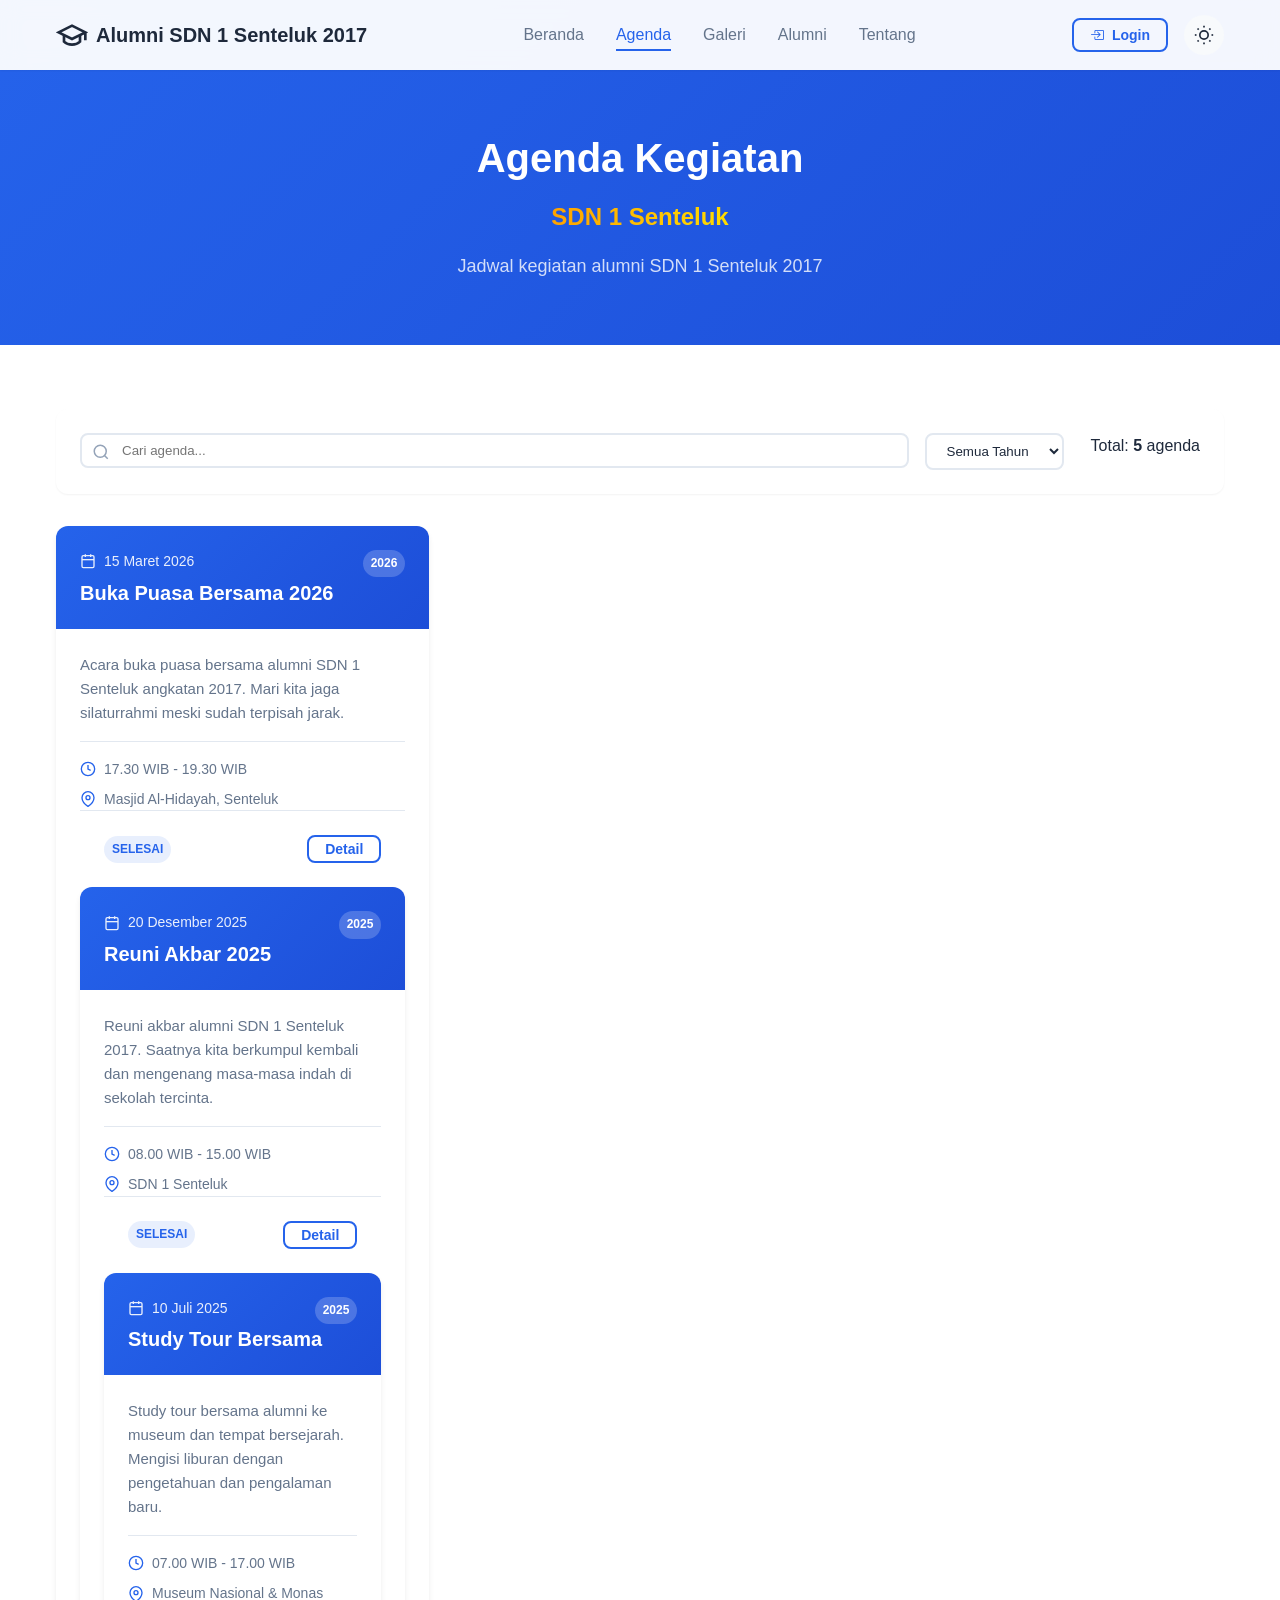
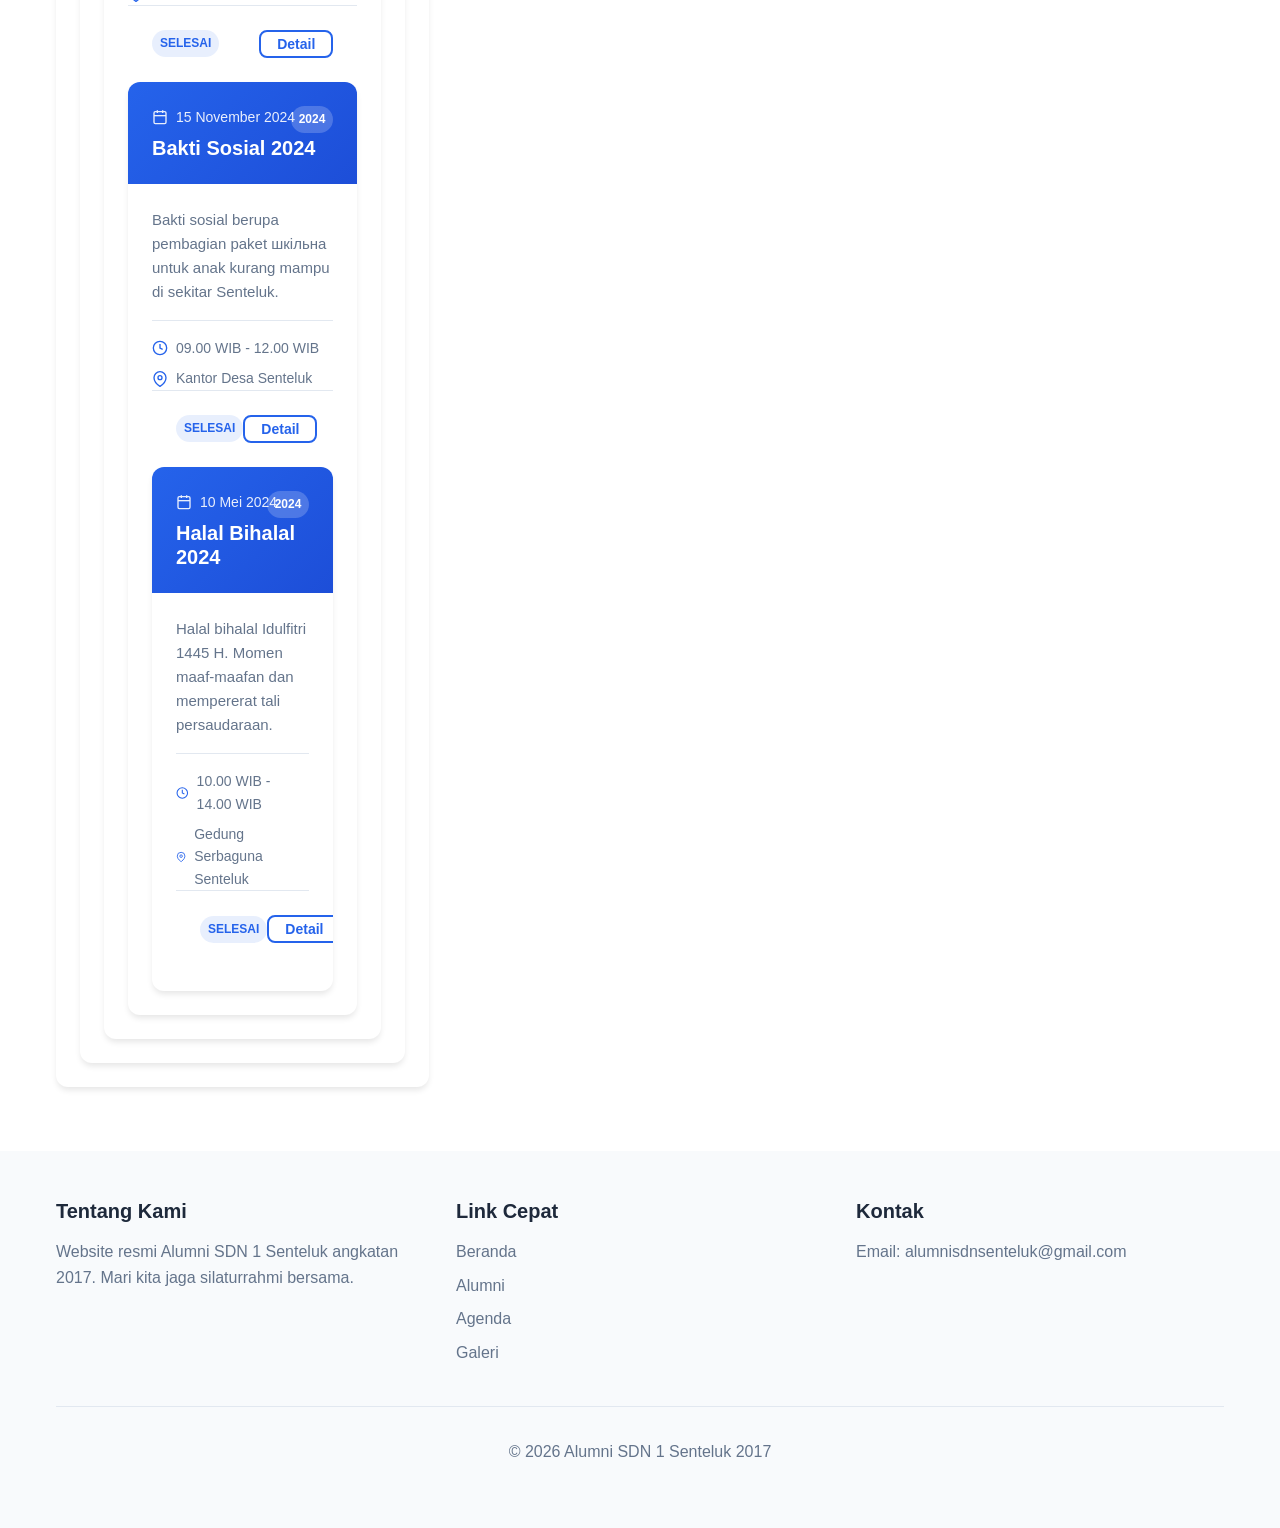
==== commit eb2bc8c6: "Add auto-pull from cloud on page load - data will sync across devices" ====
--- a/agenda.html
+++ b/agenda.html
@@ -141,6 +141,7 @@
 
   <!-- Scripts -->
   <script src="assets/js/main.js"></script>
+  <script src="assets/js/sync.js"></script>
   <script src="assets/js/agenda.js"></script>
 </body>
 </html>
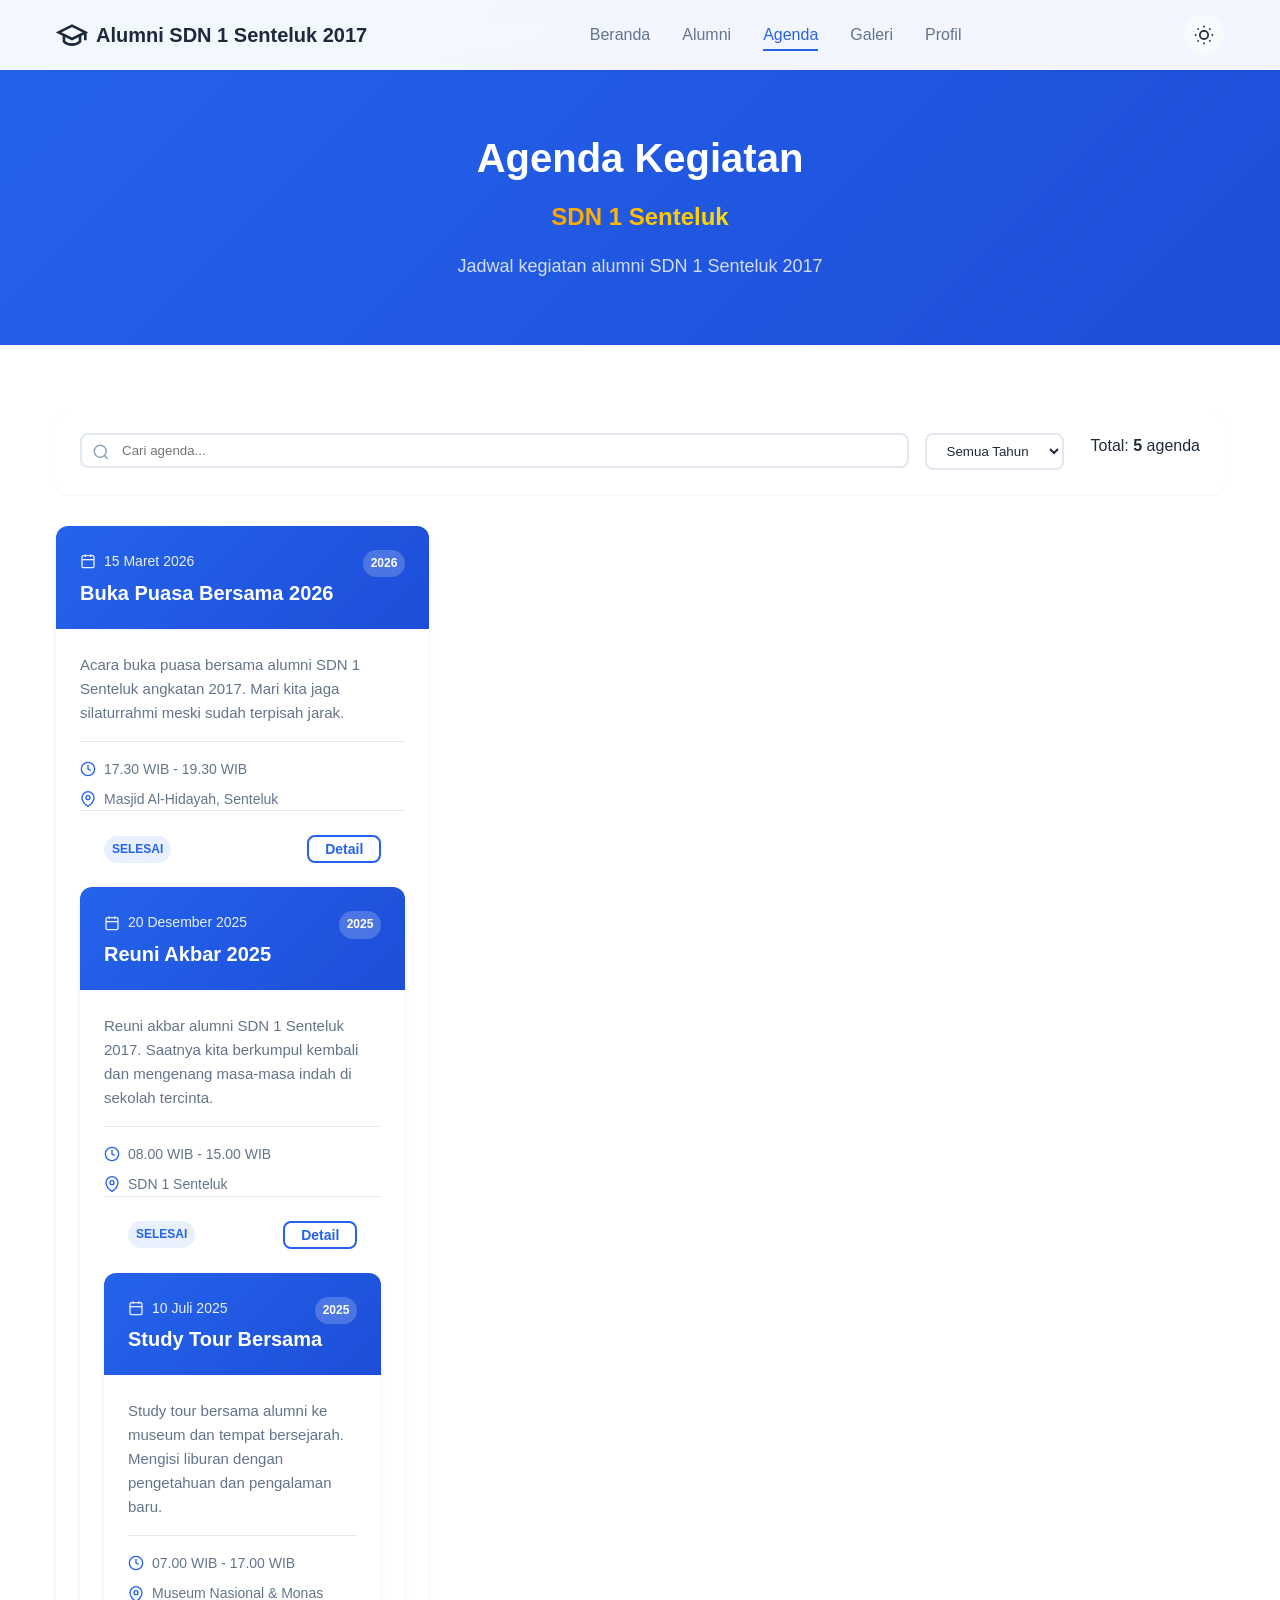
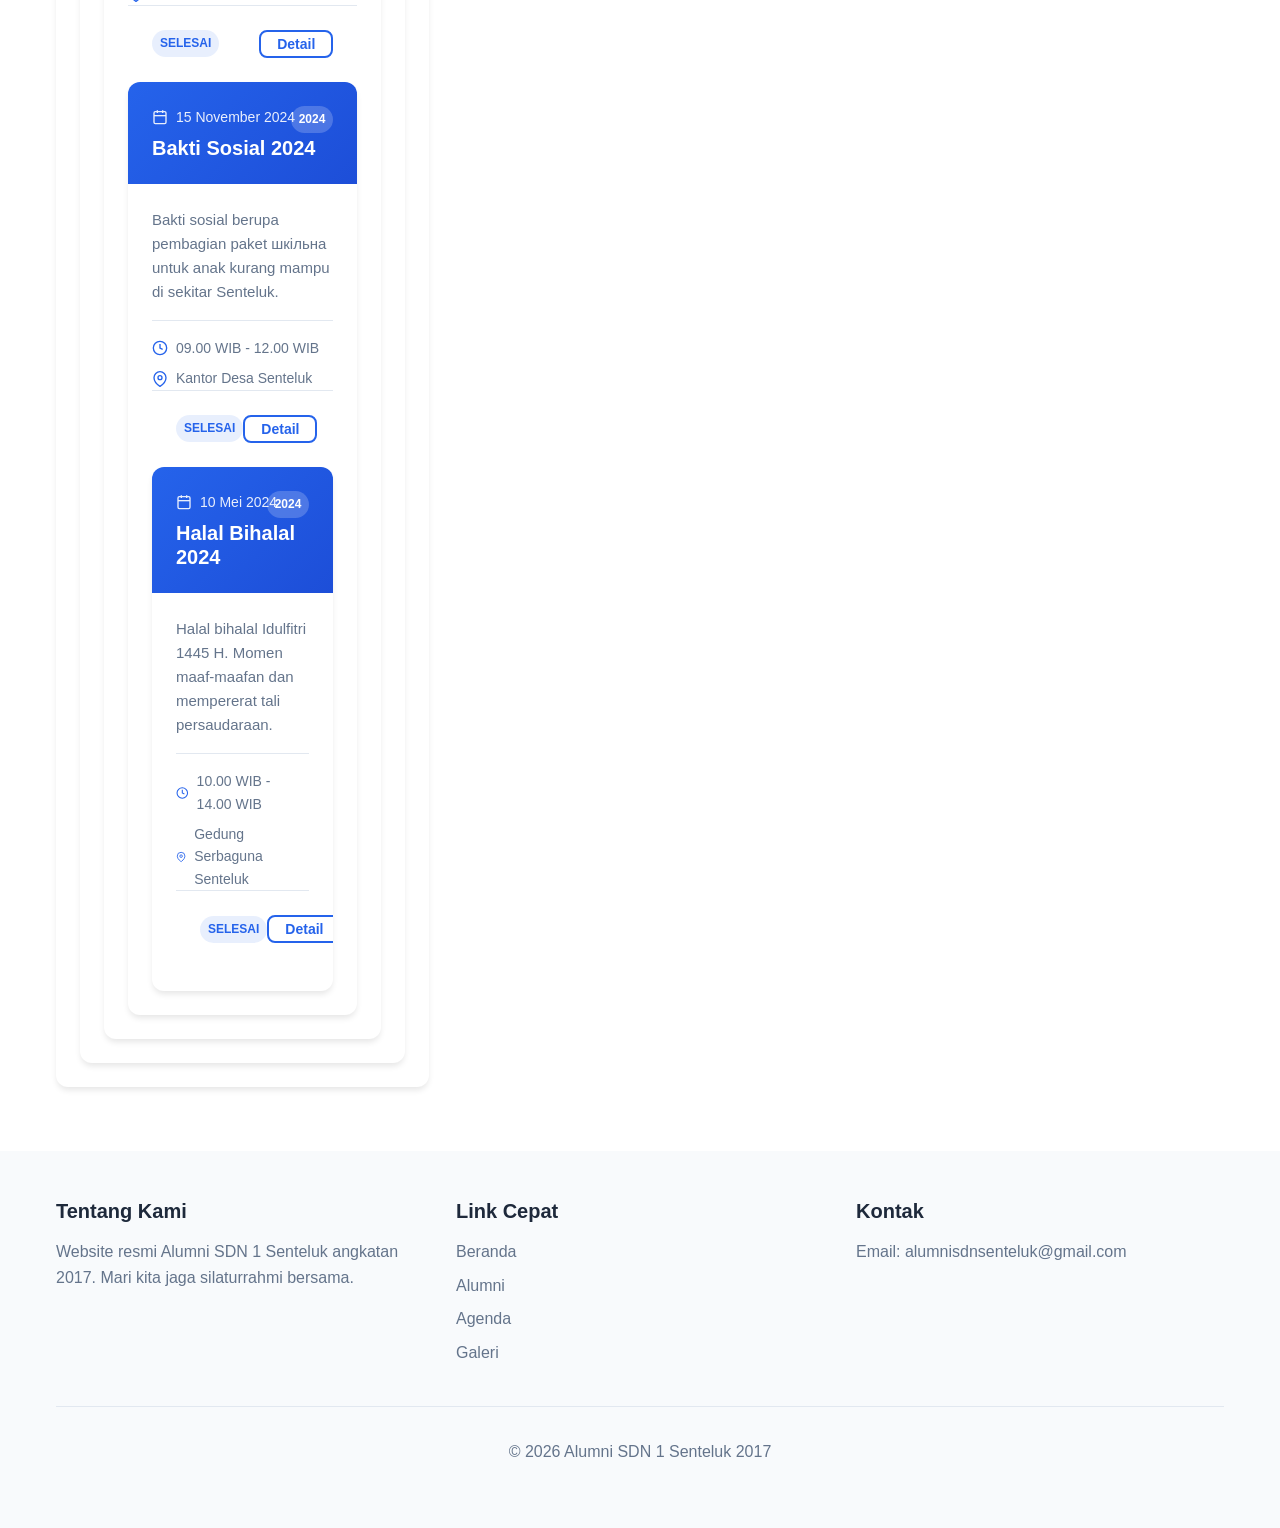
==== commit ecab9afc: "refactor: remove admin pages, add profil page, clean up code" ====
--- a/agenda.html
+++ b/agenda.html
@@ -28,17 +28,13 @@
       
       <ul class="navbar-menu">
         <li><a href="index.html" class="navbar-link">Beranda</a></li>
+        <li><a href="alumni.html" class="navbar-link">Alumni</a></li>
         <li><a href="agenda.html" class="navbar-link active">Agenda</a></li>
         <li><a href="galeri.html" class="navbar-link">Galeri</a></li>
-        <li><a href="alumni.html" class="navbar-link">Alumni</a></li>
-        <li><a href="index.html#tentang" class="navbar-link">Tentang</a></li>
+        <li><a href="profil.html" class="navbar-link">Profil</a></li>
       </ul>
       
       <div class="navbar-actions">
-        <a href="admin/login.html" class="btn btn-outline btn-sm" title="Login Admin">
-          <i class="bi bi-box-arrow-in-right"></i>
-          <span>Login</span>
-        </a>
         <button class="theme-toggle" title="Toggle Dark Mode">
           <svg viewBox="0 0 24 24" fill="none" stroke="currentColor" stroke-width="2">
             <circle cx="12" cy="12" r="5"></circle>
@@ -141,7 +137,6 @@
 
   <!-- Scripts -->
   <script src="assets/js/main.js"></script>
-  <script src="assets/js/sync.js"></script>
   <script src="assets/js/agenda.js"></script>
 </body>
 </html>
